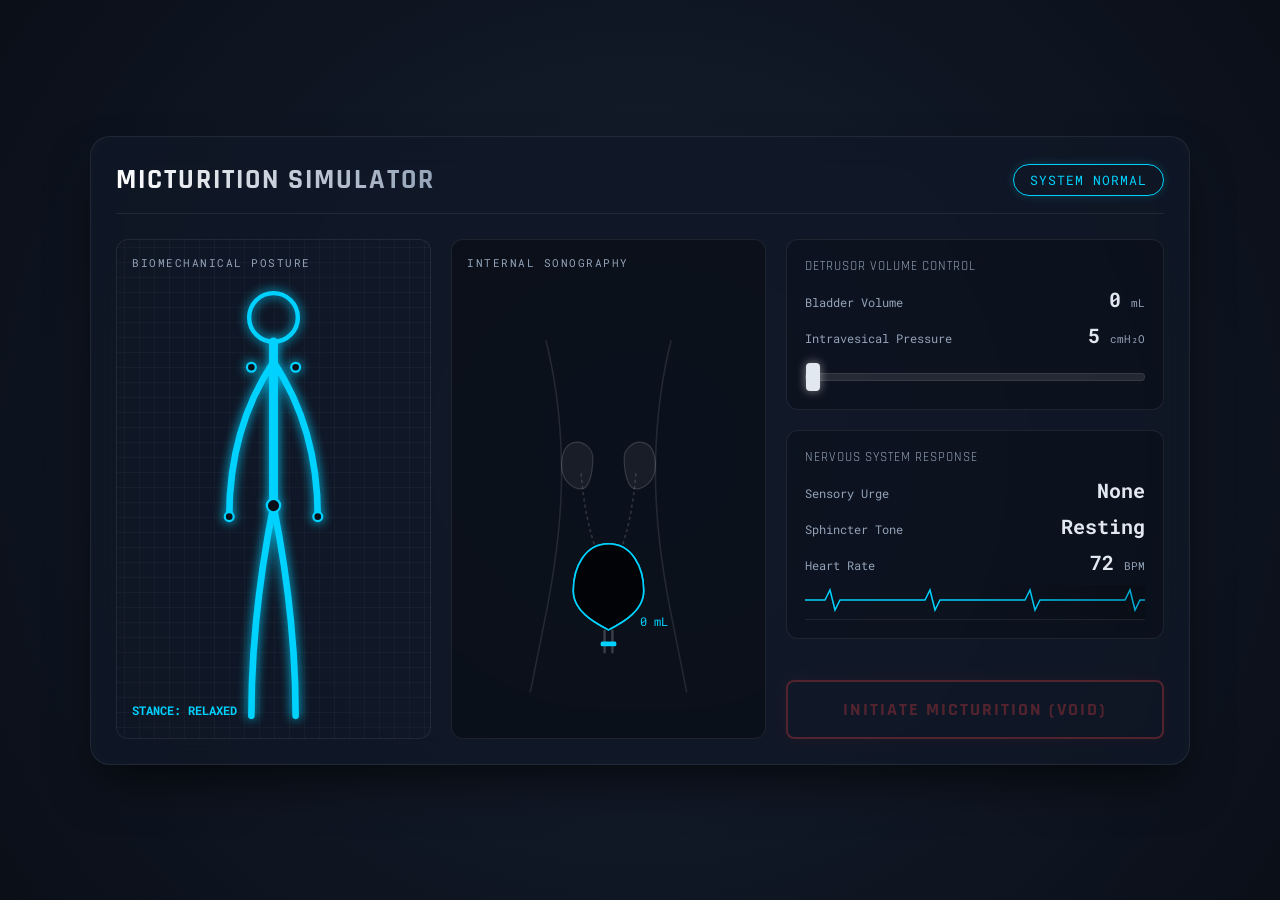
==== biology/micturition/index.html @ b478af6f "Create index.html" ====
<!DOCTYPE html>
<html lang="en">
<head>
    <meta charset="UTF-8">
    <meta name="viewport" content="width=device-width, initial-scale=1.0">
    <title>Advanced Biometric Micturition Simulator (Responsive)</title>
    <style>
        @import url('https://fonts.googleapis.com/css2?family=Rajdhani:wght@400;500;600;700&family=Roboto+Mono:wght@400;700&display=swap');

        :root {
            --bg-main: #0a0f18;
            --panel-bg: rgba(16, 24, 39, 0.7);
            --accent-normal: #00d2ff;
            --accent-warn: #f59e0b;
            --accent-critical: #ef4444;
            --text-main: #e2e8f0;
            --text-muted: #94a3b8;
            --glass-border: rgba(255, 255, 255, 0.08);
        }

        * {
            box-sizing: border-box;
            user-select: none;
        }

        body {
            margin: 0;
            padding: 20px 15px; /* Added padding for mobile scrolling */
            background: radial-gradient(circle at 50% 50%, #172133 0%, var(--bg-main) 100%);
            color: var(--text-main);
            font-family: 'Rajdhani', sans-serif;
            display: flex;
            justify-content: center;
            align-items: center;
            min-height: 100vh;
            overflow-x: hidden;
        }

        /* Responsive Dashboard Grid */
        .dashboard {
            display: grid;
            grid-template-columns: 1fr 1fr 1.2fr;
            gap: 20px;
            width: 100%;
            max-width: 1100px;
            background: var(--panel-bg);
            border: 1px solid var(--glass-border);
            border-radius: 20px;
            padding: 25px;
            box-shadow: 0 25px 50px -12px rgba(0, 0, 0, 0.7), inset 0 0 20px rgba(255, 255, 255, 0.02);
            backdrop-filter: blur(16px);
            -webkit-backdrop-filter: blur(16px);
        }

        /* Header */
        .header {
            grid-column: 1 / -1;
            display: flex;
            justify-content: space-between;
            align-items: center;
            border-bottom: 1px solid var(--glass-border);
            padding-bottom: 15px;
            margin-bottom: 5px;
            flex-wrap: wrap; /* Allows stacking on very small screens */
            gap: 15px;
        }

        .header h1 {
            margin: 0;
            font-size: clamp(20px, 4vw, 28px); /* Responsive font size */
            text-transform: uppercase;
            letter-spacing: 2px;
            background: linear-gradient(90deg, #fff, #94a3b8);
            -webkit-background-clip: text;
            -webkit-text-fill-color: transparent;
        }

        .status-badge {
            font-family: 'Roboto Mono', monospace;
            font-size: 13px;
            padding: 6px 16px;
            border-radius: 50px;
            border: 1px solid var(--accent-normal);
            color: var(--accent-normal);
            text-transform: uppercase;
            letter-spacing: 1px;
            box-shadow: 0 0 10px rgba(0, 210, 255, 0.2);
            transition: all 0.3s ease;
            text-align: center;
        }

        /* Display Panels */
        .display-panel {
            position: relative;
            background: rgba(0, 0, 0, 0.3);
            border-radius: 12px;
            border: 1px solid var(--glass-border);
            display: flex;
            justify-content: center;
            align-items: center;
            height: 500px; /* Base height */
            overflow: hidden;
            width: 100%;
        }

        .panel-title {
            position: absolute;
            top: 15px;
            left: 15px;
            font-family: 'Roboto Mono', monospace;
            font-size: 11px;
            color: var(--text-muted);
            text-transform: uppercase;
            letter-spacing: 1.5px;
            z-index: 10;
        }

        .svg-container {
            width: 100%;
            height: 100%;
        }

        /* --- Panel 1: Holographic Person --- */
        .scanner-bg {
            background: linear-gradient(0deg, transparent 24%, rgba(255, 255, 255, 0.03) 25%, rgba(255, 255, 255, 0.03) 26%, transparent 27%, transparent 74%, rgba(255, 255, 255, 0.03) 75%, rgba(255, 255, 255, 0.03) 76%, transparent 77%, transparent), linear-gradient(90deg, transparent 24%, rgba(255, 255, 255, 0.03) 25%, rgba(255, 255, 255, 0.03) 26%, transparent 27%, transparent 74%, rgba(255, 255, 255, 0.03) 75%, rgba(255, 255, 255, 0.03) 76%, transparent 77%, transparent);
            background-size: 30px 30px;
        }

        .holo-person {
            fill: none;
            stroke: var(--accent-normal);
            stroke-linecap: round;
            stroke-linejoin: round;
            transition: all 0.5s cubic-bezier(0.4, 0, 0.2, 1);
            filter: drop-shadow(0 0 5px var(--accent-normal));
        }
        
        .holo-head { fill: transparent; stroke-width: 4; transition: all 0.5s ease; }
        .holo-limb { stroke-width: 6; }
        .holo-torso { stroke-width: 8; }
        .holo-joint { fill: var(--bg-main); stroke-width: 2; transition: all 0.5s ease; }

        /* --- Panel 2: Internal Anatomy --- */
        .body-outline { fill: none; stroke: rgba(255, 255, 255, 0.1); stroke-width: 2; }
        .kidneys { fill: rgba(255, 255, 255, 0.05); stroke: rgba(255, 255, 255, 0.15); stroke-width: 1.5; }
        .ureters { fill: none; stroke: rgba(255, 255, 255, 0.15); stroke-width: 2; stroke-dasharray: 4; animation: flowDown 2s linear infinite; }
        @keyframes flowDown { from { stroke-dashoffset: 8; } to { stroke-dashoffset: 0; } }

        .bladder-wall { fill: rgba(0, 0, 0, 0.5); stroke: var(--accent-normal); stroke-width: 2; transition: all 0.5s ease; }
        .liquid-wave { fill: var(--accent-normal); opacity: 0.7; transition: transform 0.5s cubic-bezier(0.4, 0, 0.2, 1), fill 0.5s ease; }
        .wave-path { animation: waveAction 3s infinite linear; }
        @keyframes waveAction { 0% { transform: translateX(0); } 100% { transform: translateX(-50%); } }

        .overlay-metric {
            position: absolute; font-family: 'Roboto Mono', monospace; font-size: 12px;
            color: var(--accent-normal); pointer-events: none; transition: color 0.3s;
        }
        .metric-vol { top: 75%; left: 60%; }
        .metric-posture { bottom: 20px; left: 15px; font-weight: bold;}

        /* --- Panel 3: Control Panel --- */
        .control-panel { display: flex; flex-direction: column; gap: 20px; }
        .telemetry-card {
            background: rgba(0, 0, 0, 0.2); border: 1px solid var(--glass-border);
            border-radius: 12px; padding: 18px;
        }
        .telemetry-title { font-size: 13px; color: var(--text-muted); text-transform: uppercase; letter-spacing: 1px; margin-bottom: 12px; }

        .data-row { display: flex; justify-content: space-between; align-items: baseline; margin-bottom: 10px; font-family: 'Roboto Mono', monospace; }
        .data-label { color: var(--text-muted); font-size: 12px; }
        .data-value { font-size: 20px; font-weight: 700; color: var(--text-main); transition: color 0.3s; }
        .data-unit { font-size: 11px; color: var(--text-muted); }

        /* Custom Range Slider - Optimized for Touch */
        .slider-container { margin-top: 15px; }
        input[type=range] { -webkit-appearance: none; width: 100%; background: transparent; margin: 10px 0; }
        input[type=range]:focus { outline: none; }
        input[type=range]::-webkit-slider-runnable-track { width: 100%; height: 8px; cursor: pointer; background: rgba(255,255,255,0.1); border-radius: 4px; border: 1px solid var(--glass-border); }
        input[type=range]::-webkit-slider-thumb { height: 28px; width: 14px; border-radius: 4px; background: var(--text-main); cursor: pointer; -webkit-appearance: none; margin-top: -11px; box-shadow: 0 0 10px rgba(255,255,255,0.5); transition: background 0.3s; }

        /* ECG */
        .ecg-line { width: 100%; height: 35px; position: relative; overflow: hidden; border-bottom: 1px solid var(--glass-border); margin-top: 5px; }
        .ecg-path { position: absolute; top: 0; left: 0; width: 200%; height: 30px; background: url('data:image/svg+xml;utf8,<svg xmlns="http://www.w3.org/2000/svg" width="100" height="30"><path d="M0,15 L20,15 L25,5 L30,25 L35,15 L100,15" fill="none" stroke="%2300d2ff" stroke-width="1.5"/></svg>') repeat-x; animation: ecgScroll 2s linear infinite; }
        .ecg-fade { position: absolute; right: 0; top: 0; width: 50%; height: 100%; background: linear-gradient(90deg, transparent, rgba(0,0,0,0.2) 100%); }
        @keyframes ecgScroll { 0% { transform: translateX(0); } 100% { transform: translateX(-100px); } }

        /* Action Button */
        .action-btn {
            background: transparent; border: 2px solid var(--accent-critical); color: var(--accent-critical);
            padding: 16px 20px; font-family: 'Rajdhani', sans-serif; font-size: 18px; font-weight: 700;
            text-transform: uppercase; letter-spacing: 2px; border-radius: 8px; cursor: pointer;
            transition: all 0.3s ease; box-shadow: 0 0 15px rgba(239, 68, 68, 0.2);
            opacity: 0.3; pointer-events: none; position: relative; overflow: hidden; margin-top: auto;
        }
        .action-btn::before { content: ''; position: absolute; top: 0; left: -100%; width: 100%; height: 100%; background: linear-gradient(90deg, transparent, rgba(239, 68, 68, 0.4), transparent); transition: left 0.5s; }
        .action-btn.active { opacity: 1; pointer-events: auto; background: rgba(239, 68, 68, 0.1); animation: pulseBtn 1.5s infinite; }
        .action-btn.active:hover { background: var(--accent-critical); color: white; box-shadow: 0 0 30px rgba(239, 68, 68, 0.6); }
        .action-btn.active:hover::before { left: 100%; }

        @keyframes pulseBtn { 0% { box-shadow: 0 0 10px rgba(239, 68, 68, 0.2); } 50% { box-shadow: 0 0 25px rgba(239, 68, 68, 0.6); } 100% { box-shadow: 0 0 10px rgba(239, 68, 68, 0.2); } }

        @keyframes criticalShake {
            0% { transform: translate(1px, 1px) rotate(0deg); }
            25% { transform: translate(-1px, -1px) rotate(-0.5deg); }
            50% { transform: translate(-1px, 1px) rotate(0.5deg); }
            75% { transform: translate(1px, -1px) rotate(0deg); }
            100% { transform: translate(1px, 1px) rotate(0deg); }
        }
        .is-critical { animation: criticalShake 0.3s infinite; }

        /* =========================================
           RESPONSIVE MEDIA QUERIES
           ========================================= */
        
        /* Tablets (Large) */
        @media (max-width: 1024px) {
            .dashboard {
                grid-template-columns: 1fr 1fr; /* 2 Columns */
            }
            .control-panel {
                grid-column: 1 / -1; /* Span full width below graphics */
                flex-direction: row; /* Layout cards side-by-side */
            }
            .telemetry-card { flex: 1; }
            .action-btn { flex-basis: 100%; height: fit-content; margin-top: 0; align-self: flex-end; padding: 20px;}
            .control-panel { flex-wrap: wrap; }
        }

        /* Tablets (Small) & Large Phones */
        @media (max-width: 768px) {
            .dashboard {
                grid-template-columns: 1fr; /* 1 Column */
                padding: 20px 15px;
            }
            .display-panel {
                height: 400px; /* Reduce graphic heights for mobile */
            }
            .control-panel {
                flex-direction: column; /* Stack controls vertically again */
            }
            .header {
                flex-direction: column;
                align-items: flex-start;
            }
            .status-badge {
                width: 100%;
            }
        }

        /* Small Phones */
        @media (max-width: 480px) {
            .display-panel {
                height: 320px;
            }
            .header h1 {
                font-size: 22px;
            }
            .action-btn {
                padding: 15px;
                font-size: 16px;
            }
        }
    </style>
</head>
<body>

<div class="dashboard">
    <!-- Header -->
    <div class="header">
        <h1>Micturition Simulator</h1>
        <div class="status-badge" id="sysStatus">System Normal</div>
    </div>

    <!-- Panel 1: Holographic Biomechanics -->
    <div class="display-panel scanner-bg">
        <div class="panel-title">Biomechanical Posture</div>
        <div class="overlay-metric metric-posture" id="postureText">STANCE: RELAXED</div>
        <div class="svg-container" id="personSimulator">
            <!-- Coordinates are relative (viewBox), scales perfectly on mobile -->
            <svg viewBox="0 0 200 450" width="100%" height="100%" preserveAspectRatio="xMidYMid meet">
                <g class="holo-person">
                    <circle id="pHead" class="holo-head" cx="100" cy="70" r="22" />
                    <path id="pTorso" class="holo-torso" d="M 100 92 Q 100 170 100 240" />
                    <path id="pArmL" class="holo-limb" d="M 100 110 Q 60 170 60 250" />
                    <path id="pArmR" class="holo-limb" d="M 100 110 Q 140 170 140 250" />
                    <path id="pLegL" class="holo-limb" d="M 100 240 Q 80 340 80 430" />
                    <path id="pLegR" class="holo-limb" d="M 100 240 Q 120 340 120 430" />
                    <circle id="jShL" class="holo-joint" cx="80" cy="115" r="4" />
                    <circle id="jShR" class="holo-joint" cx="120" cy="115" r="4" />
                    <circle id="jPelvis" class="holo-joint" cx="100" cy="240" r="6" />
                    <circle id="jHndL" class="holo-joint" cx="60" cy="250" r="4" />
                    <circle id="jHndR" class="holo-joint" cx="140" cy="250" r="4" />
                </g>
            </svg>
        </div>
    </div>

    <!-- Panel 2: Interactive Anatomy Panel -->
    <div class="display-panel">
        <div class="panel-title">Internal Sonography</div>
        <div class="overlay-metric metric-vol" id="overlayVol">0 mL</div>
        
        <div class="svg-container">
            <svg viewBox="0 0 400 520" width="100%" height="100%" preserveAspectRatio="xMidYMid meet">
                <path class="body-outline" d="M 120 70 C 130 110 140 170 140 240 C 140 310 130 370 120 420 L 100 520 M 280 70 C 270 110 260 170 260 240 C 260 310 270 370 280 420 L 300 520" />
                <path class="kidneys" d="M 160 200 C 145 200 140 215 140 230 C 140 250 155 260 165 260 C 175 260 180 240 180 220 C 180 210 170 200 160 200 Z" />
                <path class="kidneys" d="M 240 200 C 255 200 260 215 260 230 C 260 250 245 260 235 260 C 225 260 220 240 220 220 C 220 210 230 200 240 200 Z" />
                <path class="ureters" d="M 165 240 Q 170 300 185 340" />
                <path class="ureters" d="M 235 240 Q 230 300 215 340" />

                <defs>
                    <path id="bladderShape" d="M 200 330 C 230 330 245 360 245 390 C 245 415 220 430 200 440 C 180 430 155 415 155 390 C 155 360 170 330 200 330 Z" />
                    <clipPath id="bladderClip"><use href="#bladderShape" /></clipPath>
                </defs>

                <path d="M 195 440 L 195 470 M 205 440 L 205 470" fill="none" stroke="rgba(255,255,255,0.2)" stroke-width="3" />
                <rect id="sphincter" x="190" y="455" width="20" height="6" fill="#00d2ff" rx="2"/>

                <use href="#bladderShape" class="bladder-wall" id="bladderWall" />
                <g clip-path="url(#bladderClip)">
                    <g id="liquidGroup" class="liquid-wave" transform="translate(0, 110)">
                        <path class="wave-path" d="M 100 330 Q 150 310 200 330 T 300 330 T 400 330 L 400 470 L 100 470 Z" />
                    </g>
                </g>
                <use href="#bladderShape" fill="none" stroke="inherit" stroke-width="2" class="bladder-wall" id="bladderOutline" />
            </svg>
        </div>
    </div>

    <!-- Panel 3: Control Panel -->
    <div class="control-panel">
        <div class="telemetry-card">
            <div class="telemetry-title">Detrusor Volume Control</div>
            <div class="data-row">
                <span class="data-label">Bladder Volume</span>
                <div><span class="data-value" id="valVol">0</span> <span class="data-unit">mL</span></div>
            </div>
            <div class="data-row">
                <span class="data-label">Intravesical Pressure</span>
                <div><span class="data-value" id="valPres">5</span> <span class="data-unit">cmH₂O</span></div>
            </div>
            <div class="slider-container">
                <input type="range" id="fillSlider" min="0" max="600" value="0">
            </div>
        </div>

        <div class="telemetry-card">
            <div class="telemetry-title">Nervous System Response</div>
            <div class="data-row">
                <span class="data-label">Sensory Urge</span>
                <span class="data-value" id="valUrge">None</span>
            </div>
            <div class="data-row">
                <span class="data-label">Sphincter Tone</span>
                <span class="data-value" id="valSphincter">Resting</span>
            </div>
            <div class="data-row">
                <span class="data-label">Heart Rate</span>
                <div><span class="data-value" id="valHR">72</span> <span class="data-unit">BPM</span></div>
            </div>
            <div class="ecg-line">
                <div class="ecg-path" id="ecgPath"></div>
                <div class="ecg-fade"></div>
            </div>
        </div>

        <button class="action-btn" id="voidBtn">Initiate Micturition (Void)</button>
    </div>
</div>

<script>
    // System Elements
    const slider = document.getElementById('fillSlider');
    const liquidGroup = document.getElementById('liquidGroup');
    const sphincter = document.getElementById('sphincter');
    const voidBtn = document.getElementById('voidBtn');
    
    // Telemetry Elements
    const valVol = document.getElementById('valVol'), valPres = document.getElementById('valPres');
    const valUrge = document.getElementById('valUrge'), valSphincter = document.getElementById('valSphincter');
    const valHR = document.getElementById('valHR'), sysStatus = document.getElementById('sysStatus');
    const overlayVol = document.getElementById('overlayVol'), postureText = document.getElementById('postureText');
    const ecgPath = document.getElementById('ecgPath'), personSimulator = document.getElementById('personSimulator');

    // Holographic Person Elements
    const pHead = document.getElementById('pHead'), pTorso = document.getElementById('pTorso');
    const pArmL = document.getElementById('pArmL'), pArmR = document.getElementById('pArmR');
    const pLegL = document.getElementById('pLegL'), pLegR = document.getElementById('pLegR');
    const jHndL = document.getElementById('jHndL'), jHndR = document.getElementById('jHndR');

    // Constants
    const MAX_VOL = 600;
    const BLADDER_BTM_Y = 110;

    function calculatePressure(vol) {
        if(vol < 150) return 5 + (vol / 50); 
        if(vol < 400) return 8 + ((vol - 150) / 30); 
        return 16 + Math.pow((vol - 400) / 30, 2);
    }

    // Morph the holographic person based on state
    function updatePosture(state) {
        if(state === 1) { // Relaxed
            pHead.setAttribute('cx', '100'); pHead.setAttribute('cy', '70');
            pTorso.setAttribute('d', 'M 100 92 Q 100 170 100 240');
            pArmL.setAttribute('d', 'M 100 110 Q 60 170 60 250');
            pArmR.setAttribute('d', 'M 100 110 Q 140 170 140 250');
            pLegL.setAttribute('d', 'M 100 240 Q 80 340 80 430');
            pLegR.setAttribute('d', 'M 100 240 Q 120 340 120 430');
            jHndL.setAttribute('cx', '60'); jHndL.setAttribute('cy', '250');
            jHndR.setAttribute('cx', '140'); jHndR.setAttribute('cy', '250');
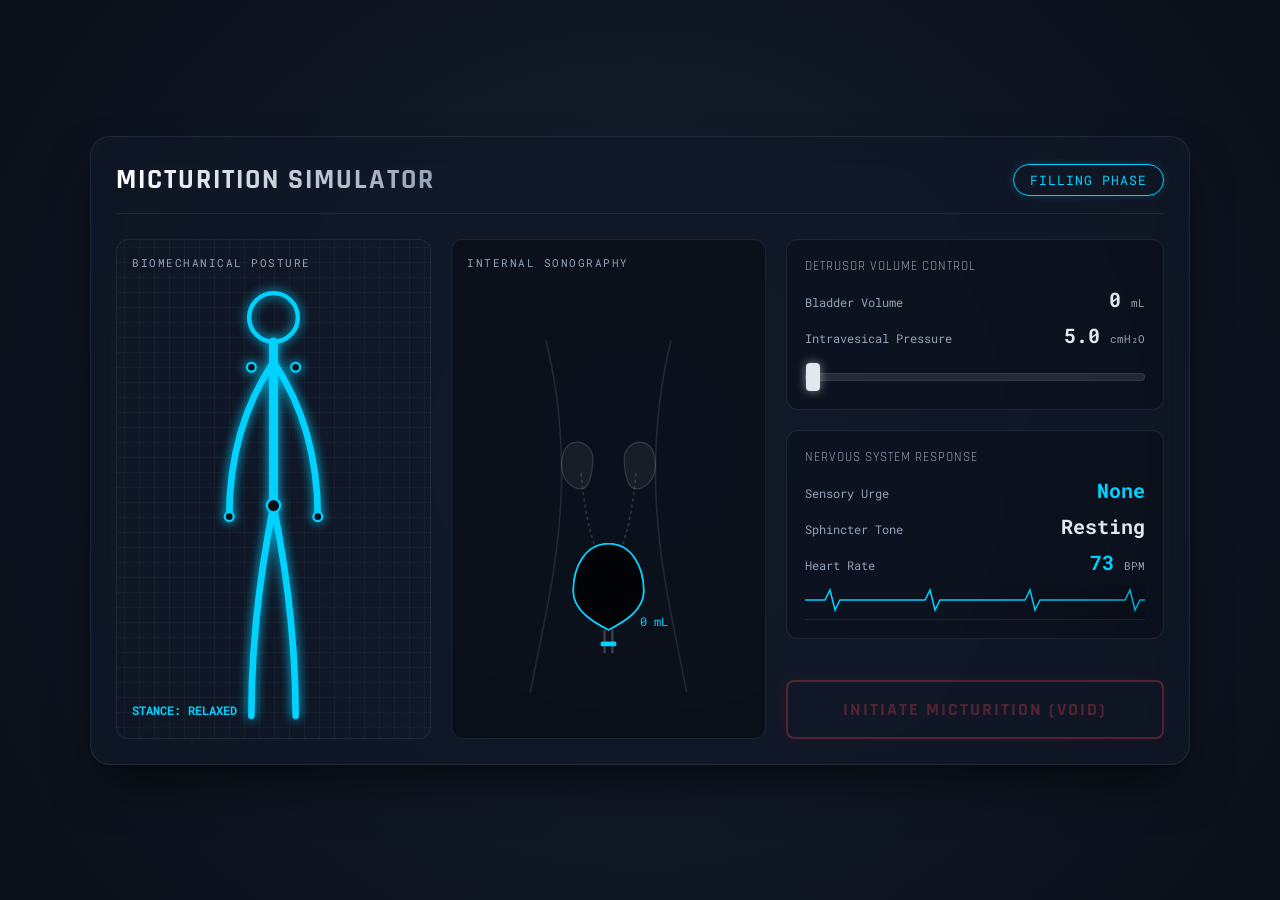
==== commit 514d5480: "Update index.html" ====
--- a/biology/micturition/index.html
+++ b/biology/micturition/index.html
@@ -409,4 +409,127 @@
             pLegR.setAttribute('d', 'M 100 240 Q 120 340 120 430');
             jHndL.setAttribute('cx', '60'); jHndL.setAttribute('cy', '250');
             jHndR.setAttribute('cx', '140'); jHndR.setAttribute('cy', '250');
- 
+        } 
+        else if (state === 2) { // Guarding (Slight Hunch)
+            pHead.setAttribute('cx', '97'); pHead.setAttribute('cy', '75');
+            pTorso.setAttribute('d', 'M 100 92 Q 90 170 100 240');
+            pArmL.setAttribute('d', 'M 100 110 Q 55 180 80 245');
+            pArmR.setAttribute('d', 'M 100 110 Q 145 180 120 245');
+            pLegL.setAttribute('d', 'M 100 240 Q 85 340 85 430');
+            pLegR.setAttribute('d', 'M 100 240 Q 115 340 115 430');
+            jHndL.setAttribute('cx', '80'); jHndL.setAttribute('cy', '245');
+            jHndR.setAttribute('cx', '120'); jHndR.setAttribute('cy', '245');
+        }
+        else if (state === 3) { // High Stress
+            pHead.setAttribute('cx', '92'); pHead.setAttribute('cy', '80');
+            pTorso.setAttribute('d', 'M 100 92 Q 85 170 100 240');
+            pArmL.setAttribute('d', 'M 100 110 Q 50 190 90 240');
+            pArmR.setAttribute('d', 'M 100 110 Q 150 190 110 240');
+            pLegL.setAttribute('d', 'M 100 240 Q 95 340 90 430');
+            pLegR.setAttribute('d', 'M 100 240 Q 105 340 110 430');
+            jHndL.setAttribute('cx', '90'); jHndL.setAttribute('cy', '240');
+            jHndR.setAttribute('cx', '110'); jHndR.setAttribute('cy', '240');
+        }
+        else if (state === 4) { // Critical Panic
+            pHead.setAttribute('cx', '88'); pHead.setAttribute('cy', '85');
+            pTorso.setAttribute('d', 'M 100 92 Q 75 170 100 240');
+            pArmL.setAttribute('d', 'M 100 110 Q 40 210 95 245');
+            pArmR.setAttribute('d', 'M 100 110 Q 160 210 105 245');
+            pLegL.setAttribute('d', 'M 100 240 Q 130 340 80 430'); 
+            pLegR.setAttribute('d', 'M 100 240 Q 70 340 120 430');
+            jHndL.setAttribute('cx', '95'); jHndL.setAttribute('cy', '245');
+            jHndR.setAttribute('cx', '105'); jHndR.setAttribute('cy', '245');
+        }
+    }
+
+    function updateSimulation() {
+        const volume = parseInt(slider.value);
+        const fillPercentage = volume / MAX_VOL;
+        
+        // Liquid transform scales cleanly with SVG viewBox
+        liquidGroup.style.transform = `translate(0, ${BLADDER_BTM_Y - (fillPercentage * BLADDER_BTM_Y)}px)`;
+        
+        const pressure = calculatePressure(volume).toFixed(1);
+        
+        let color = '#00d2ff', status = 'System Normal', urgeText = 'None', sphincterState = 'Resting', poseText = 'RELAXED';
+        let hr = 72, poseState = 1;
+
+        if (volume <= 150) {
+            color = '#00d2ff'; status = 'Filling Phase'; hr = 70 + Math.floor(Math.random() * 5);
+            personSimulator.classList.remove('is-critical'); voidBtn.classList.remove('active');
+        }
+        else if (volume > 150 && volume <= 350) {
+            color = '#10b981'; status = 'First Sensation'; urgeText = 'Mild'; poseText = 'TENSE';
+            hr = 75 + Math.floor(Math.random() * 5); poseState = 2;
+            personSimulator.classList.remove('is-critical'); voidBtn.classList.remove('active');
+        }
+        else if (volume > 350 && volume <= 500) {
+            color = '#f59e0b'; status = 'Strong Desire'; urgeText = 'High (Guarding)'; 
+            sphincterState = 'Active Guarding'; poseText = 'GUARDING';
+            hr = 85 + Math.floor(Math.random() * 10); poseState = 3;
+            personSimulator.classList.remove('is-critical'); voidBtn.classList.add('active');
+        }
+        else if (volume > 500) {
+            color = '#ef4444'; status = 'CRITICAL URGENCY'; urgeText = 'OVERWHELMING'; 
+            sphincterState = 'Max Contraction (Strain)'; poseText = 'CRITICAL / PANIC';
+            hr = 110 + Math.floor(Math.random() * 20); poseState = 4;
+            personSimulator.classList.add('is-critical'); voidBtn.classList.add('active');
+        }
+
+        // Apply visual updates
+        document.documentElement.style.setProperty('--accent-normal', color);
+        sysStatus.style.borderColor = color; sysStatus.style.color = color;
+        sysStatus.style.boxShadow = `0 0 10px ${color}33`;
+        sphincter.setAttribute('fill', color);
+        
+        valVol.innerText = volume; overlayVol.innerText = `${volume} mL`;
+        valPres.innerText = pressure; sysStatus.innerText = status;
+        valUrge.innerText = urgeText; valUrge.style.color = color;
+        valSphincter.innerText = sphincterState;
+        valHR.innerText = hr; valHR.style.color = color;
+        postureText.innerText = `STANCE: ${poseText}`;
+
+        updatePosture(poseState);
+
+        ecgPath.style.animationDuration = `${(60 / hr) * 2}s`;
+        const encodedColor = color.replace('#', '%23');
+        ecgPath.style.backgroundImage = `url('data:image/svg+xml;utf8,<svg xmlns="http://www.w3.org/2000/svg" width="100" height="30"><path d="M0,15 L20,15 L25,5 L30,25 L35,15 L100,15" fill="none" stroke="${encodedColor}" stroke-width="1.5"/></svg>')`;
+    }
+
+    slider.addEventListener('input', updateSimulation);
+
+    voidBtn.addEventListener('click', () => {
+        voidBtn.innerText = "Voiding...";
+        voidBtn.style.pointerEvents = "none";
+        sphincter.setAttribute('fill', '#10b981');
+        valSphincter.innerText = "Relaxed (Micturition)";
+        postureText.innerText = "STANCE: RELIEVED";
+        updatePosture(1); 
+        pHead.setAttribute('cy', '65'); // Head tilts up in relief
+        personSimulator.classList.remove('is-critical');
+        
+        let currentVol = parseInt(slider.value);
+        const voidInterval = setInterval(() => {
+            currentVol -= 12; 
+            if (currentVol <= 0) {
+                currentVol = 0;
+                clearInterval(voidInterval);
+                voidBtn.innerText = "Initiate Micturition (Void)";
+                sysStatus.innerText = "Relief / Resting Phase";
+            }
+            slider.value = currentVol;
+            updateSimulation();
+        }, 50);
+    });
+
+    // Handle touch scrolling vs slider manipulation on mobile
+    slider.addEventListener('touchmove', (e) => {
+        // Prevents the page from scrolling when dragging the slider
+        e.stopPropagation();
+    });
+
+    updateSimulation();
+</script>
+
+</body>
+</html>
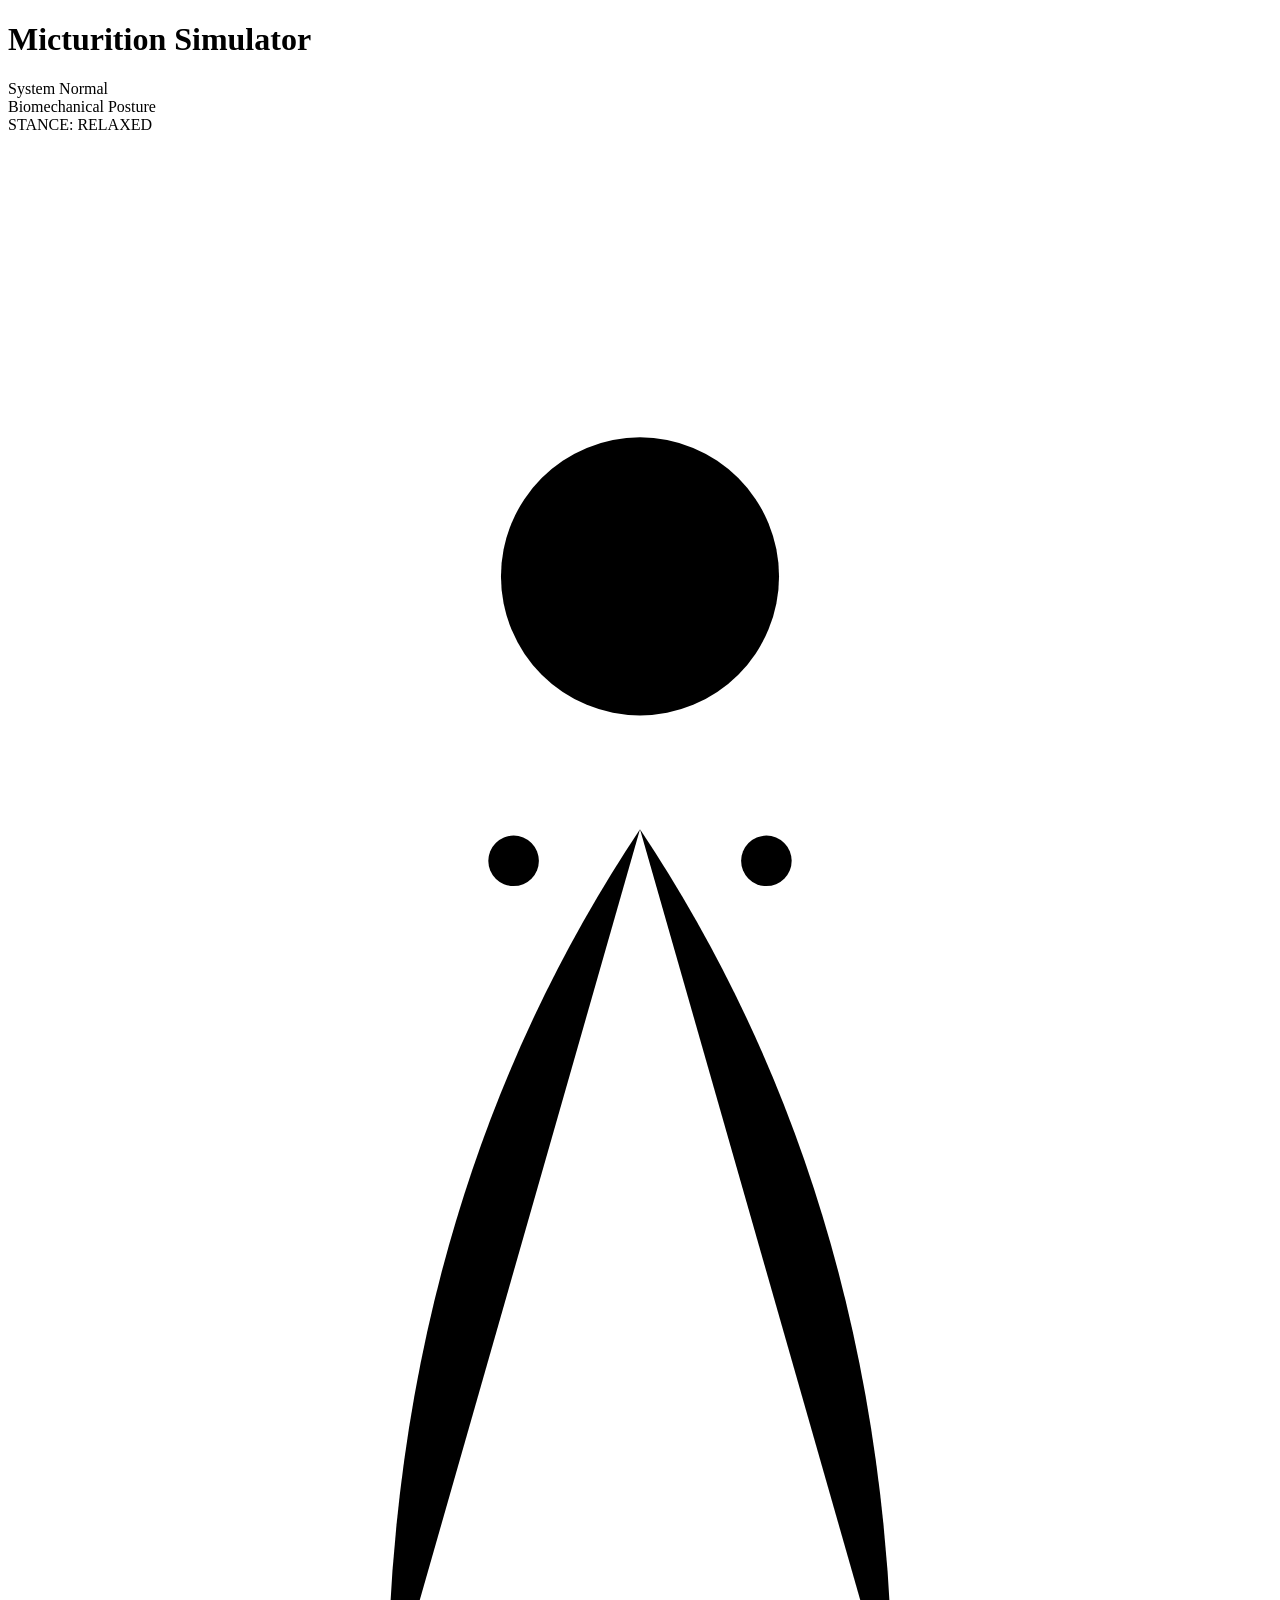
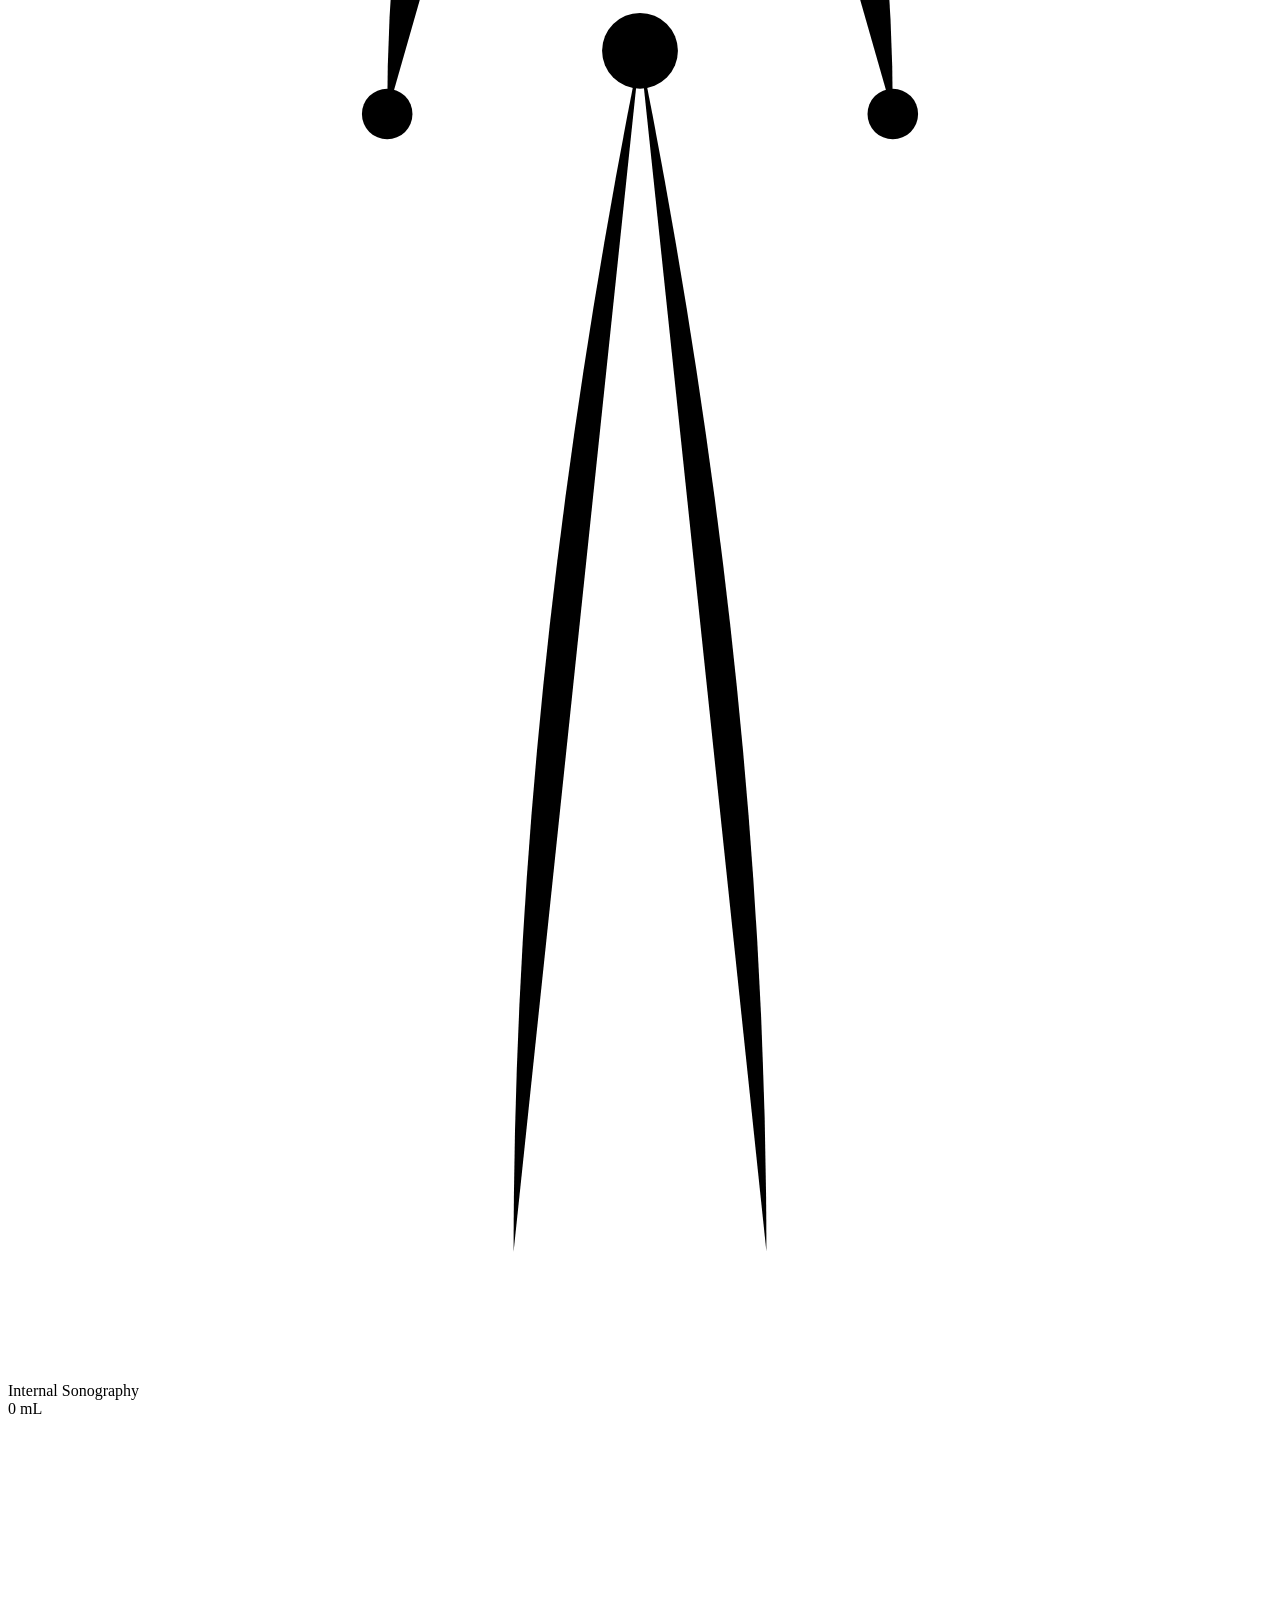
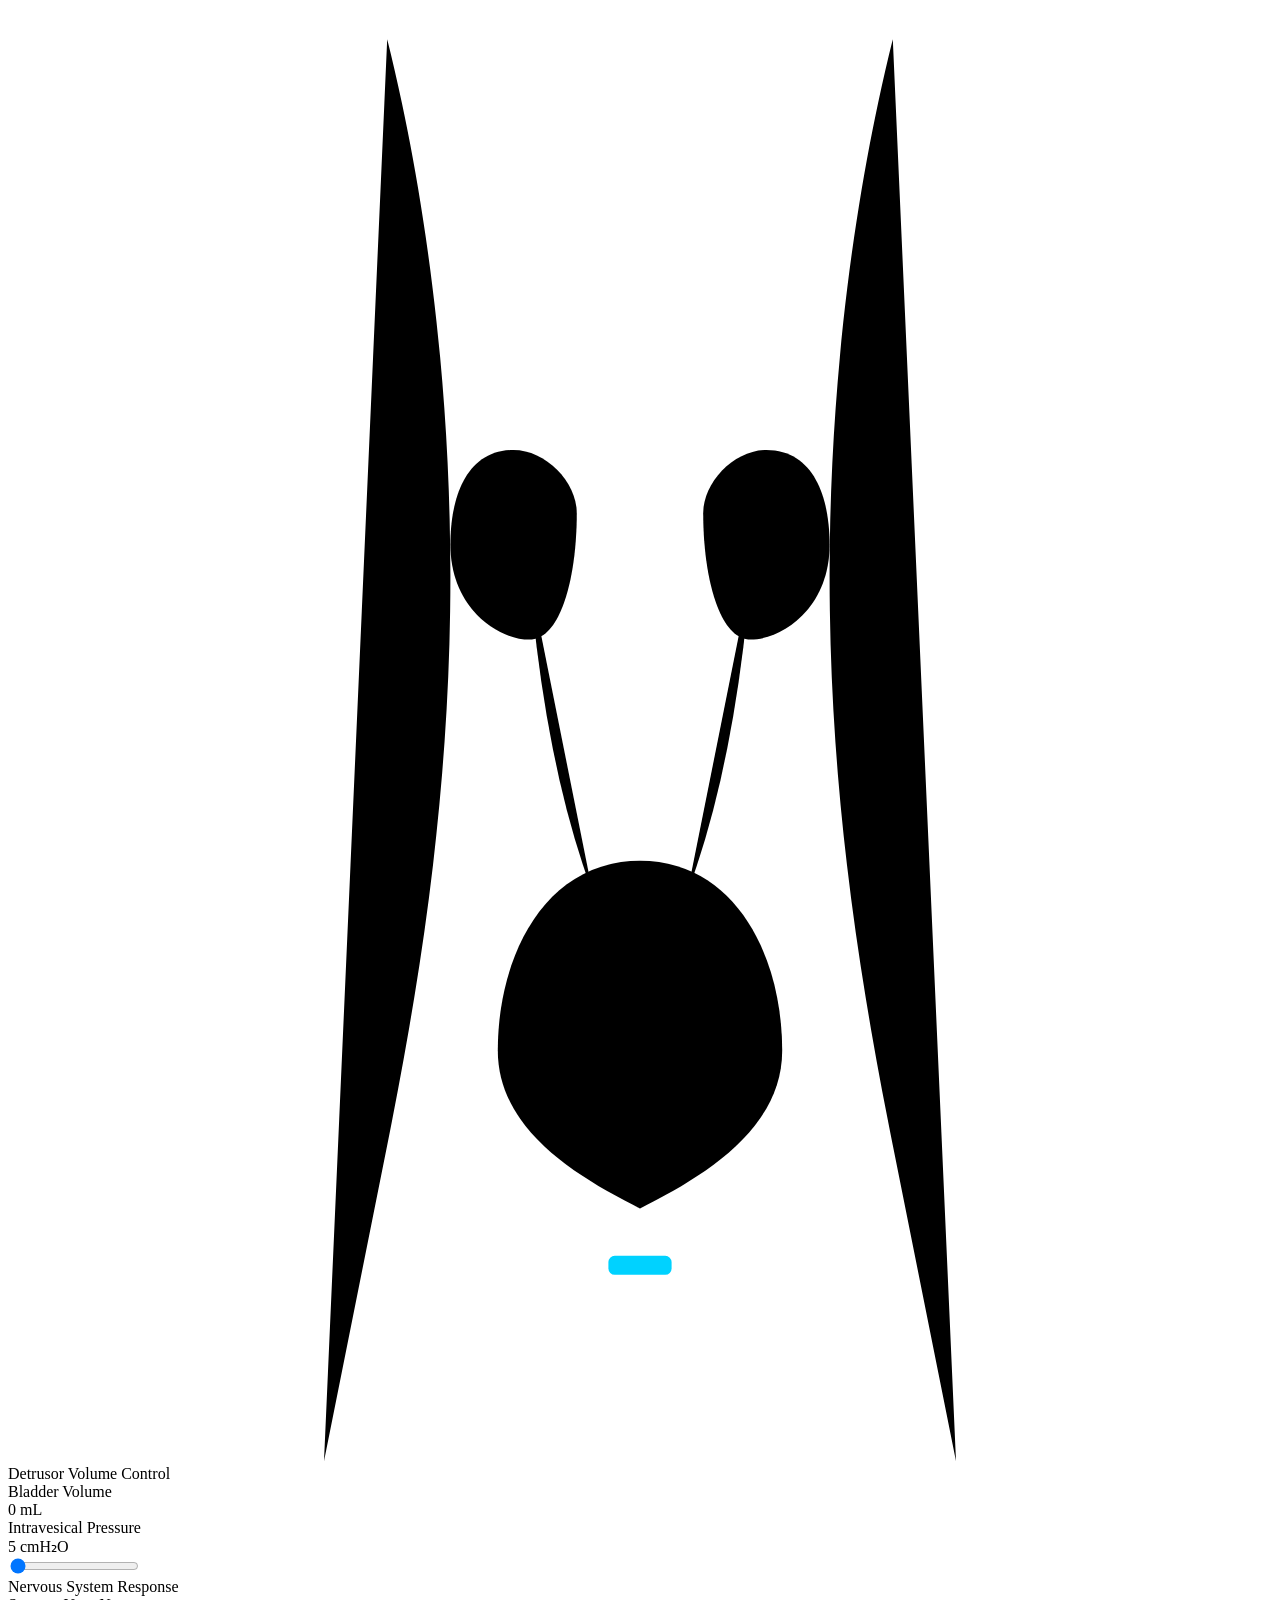
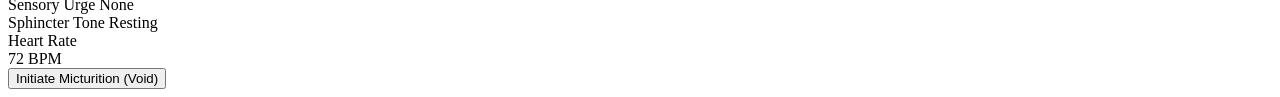
==== commit 0e766cba: "Update index.html" ====
--- a/biology/micturition/index.html
+++ b/biology/micturition/index.html
@@ -3,264 +3,9 @@
 <head>
     <meta charset="UTF-8">
     <meta name="viewport" content="width=device-width, initial-scale=1.0">
-    <title>Advanced Biometric Micturition Simulator (Responsive)</title>
-    <style>
-        @import url('https://fonts.googleapis.com/css2?family=Rajdhani:wght@400;500;600;700&family=Roboto+Mono:wght@400;700&display=swap');
-
-        :root {
-            --bg-main: #0a0f18;
-            --panel-bg: rgba(16, 24, 39, 0.7);
-            --accent-normal: #00d2ff;
-            --accent-warn: #f59e0b;
-            --accent-critical: #ef4444;
-            --text-main: #e2e8f0;
-            --text-muted: #94a3b8;
-            --glass-border: rgba(255, 255, 255, 0.08);
-        }
-
-        * {
-            box-sizing: border-box;
-            user-select: none;
-        }
-
-        body {
-            margin: 0;
-            padding: 20px 15px; /* Added padding for mobile scrolling */
-            background: radial-gradient(circle at 50% 50%, #172133 0%, var(--bg-main) 100%);
-            color: var(--text-main);
-            font-family: 'Rajdhani', sans-serif;
-            display: flex;
-            justify-content: center;
-            align-items: center;
-            min-height: 100vh;
-            overflow-x: hidden;
-        }
-
-        /* Responsive Dashboard Grid */
-        .dashboard {
-            display: grid;
-            grid-template-columns: 1fr 1fr 1.2fr;
-            gap: 20px;
-            width: 100%;
-            max-width: 1100px;
-            background: var(--panel-bg);
-            border: 1px solid var(--glass-border);
-            border-radius: 20px;
-            padding: 25px;
-            box-shadow: 0 25px 50px -12px rgba(0, 0, 0, 0.7), inset 0 0 20px rgba(255, 255, 255, 0.02);
-            backdrop-filter: blur(16px);
-            -webkit-backdrop-filter: blur(16px);
-        }
-
-        /* Header */
-        .header {
-            grid-column: 1 / -1;
-            display: flex;
-            justify-content: space-between;
-            align-items: center;
-            border-bottom: 1px solid var(--glass-border);
-            padding-bottom: 15px;
-            margin-bottom: 5px;
-            flex-wrap: wrap; /* Allows stacking on very small screens */
-            gap: 15px;
-        }
-
-        .header h1 {
-            margin: 0;
-            font-size: clamp(20px, 4vw, 28px); /* Responsive font size */
-            text-transform: uppercase;
-            letter-spacing: 2px;
-            background: linear-gradient(90deg, #fff, #94a3b8);
-            -webkit-background-clip: text;
-            -webkit-text-fill-color: transparent;
-        }
-
-        .status-badge {
-            font-family: 'Roboto Mono', monospace;
-            font-size: 13px;
-            padding: 6px 16px;
-            border-radius: 50px;
-            border: 1px solid var(--accent-normal);
-            color: var(--accent-normal);
-            text-transform: uppercase;
-            letter-spacing: 1px;
-            box-shadow: 0 0 10px rgba(0, 210, 255, 0.2);
-            transition: all 0.3s ease;
-            text-align: center;
-        }
-
-        /* Display Panels */
-        .display-panel {
-            position: relative;
-            background: rgba(0, 0, 0, 0.3);
-            border-radius: 12px;
-            border: 1px solid var(--glass-border);
-            display: flex;
-            justify-content: center;
-            align-items: center;
-            height: 500px; /* Base height */
-            overflow: hidden;
-            width: 100%;
-        }
-
-        .panel-title {
-            position: absolute;
-            top: 15px;
-            left: 15px;
-            font-family: 'Roboto Mono', monospace;
-            font-size: 11px;
-            color: var(--text-muted);
-            text-transform: uppercase;
-            letter-spacing: 1.5px;
-            z-index: 10;
-        }
-
-        .svg-container {
-            width: 100%;
-            height: 100%;
-        }
-
-        /* --- Panel 1: Holographic Person --- */
-        .scanner-bg {
-            background: linear-gradient(0deg, transparent 24%, rgba(255, 255, 255, 0.03) 25%, rgba(255, 255, 255, 0.03) 26%, transparent 27%, transparent 74%, rgba(255, 255, 255, 0.03) 75%, rgba(255, 255, 255, 0.03) 76%, transparent 77%, transparent), linear-gradient(90deg, transparent 24%, rgba(255, 255, 255, 0.03) 25%, rgba(255, 255, 255, 0.03) 26%, transparent 27%, transparent 74%, rgba(255, 255, 255, 0.03) 75%, rgba(255, 255, 255, 0.03) 76%, transparent 77%, transparent);
-            background-size: 30px 30px;
-        }
-
-        .holo-person {
-            fill: none;
-            stroke: var(--accent-normal);
-            stroke-linecap: round;
-            stroke-linejoin: round;
-            transition: all 0.5s cubic-bezier(0.4, 0, 0.2, 1);
-            filter: drop-shadow(0 0 5px var(--accent-normal));
-        }
-        
-        .holo-head { fill: transparent; stroke-width: 4; transition: all 0.5s ease; }
-        .holo-limb { stroke-width: 6; }
-        .holo-torso { stroke-width: 8; }
-        .holo-joint { fill: var(--bg-main); stroke-width: 2; transition: all 0.5s ease; }
-
-        /* --- Panel 2: Internal Anatomy --- */
-        .body-outline { fill: none; stroke: rgba(255, 255, 255, 0.1); stroke-width: 2; }
-        .kidneys { fill: rgba(255, 255, 255, 0.05); stroke: rgba(255, 255, 255, 0.15); stroke-width: 1.5; }
-        .ureters { fill: none; stroke: rgba(255, 255, 255, 0.15); stroke-width: 2; stroke-dasharray: 4; animation: flowDown 2s linear infinite; }
-        @keyframes flowDown { from { stroke-dashoffset: 8; } to { stroke-dashoffset: 0; } }
-
-        .bladder-wall { fill: rgba(0, 0, 0, 0.5); stroke: var(--accent-normal); stroke-width: 2; transition: all 0.5s ease; }
-        .liquid-wave { fill: var(--accent-normal); opacity: 0.7; transition: transform 0.5s cubic-bezier(0.4, 0, 0.2, 1), fill 0.5s ease; }
-        .wave-path { animation: waveAction 3s infinite linear; }
-        @keyframes waveAction { 0% { transform: translateX(0); } 100% { transform: translateX(-50%); } }
-
-        .overlay-metric {
-            position: absolute; font-family: 'Roboto Mono', monospace; font-size: 12px;
-            color: var(--accent-normal); pointer-events: none; transition: color 0.3s;
-        }
-        .metric-vol { top: 75%; left: 60%; }
-        .metric-posture { bottom: 20px; left: 15px; font-weight: bold;}
-
-        /* --- Panel 3: Control Panel --- */
-        .control-panel { display: flex; flex-direction: column; gap: 20px; }
-        .telemetry-card {
-            background: rgba(0, 0, 0, 0.2); border: 1px solid var(--glass-border);
-            border-radius: 12px; padding: 18px;
-        }
-        .telemetry-title { font-size: 13px; color: var(--text-muted); text-transform: uppercase; letter-spacing: 1px; margin-bottom: 12px; }
-
-        .data-row { display: flex; justify-content: space-between; align-items: baseline; margin-bottom: 10px; font-family: 'Roboto Mono', monospace; }
-        .data-label { color: var(--text-muted); font-size: 12px; }
-        .data-value { font-size: 20px; font-weight: 700; color: var(--text-main); transition: color 0.3s; }
-        .data-unit { font-size: 11px; color: var(--text-muted); }
-
-        /* Custom Range Slider - Optimized for Touch */
-        .slider-container { margin-top: 15px; }
-        input[type=range] { -webkit-appearance: none; width: 100%; background: transparent; margin: 10px 0; }
-        input[type=range]:focus { outline: none; }
-        input[type=range]::-webkit-slider-runnable-track { width: 100%; height: 8px; cursor: pointer; background: rgba(255,255,255,0.1); border-radius: 4px; border: 1px solid var(--glass-border); }
-        input[type=range]::-webkit-slider-thumb { height: 28px; width: 14px; border-radius: 4px; background: var(--text-main); cursor: pointer; -webkit-appearance: none; margin-top: -11px; box-shadow: 0 0 10px rgba(255,255,255,0.5); transition: background 0.3s; }
-
-        /* ECG */
-        .ecg-line { width: 100%; height: 35px; position: relative; overflow: hidden; border-bottom: 1px solid var(--glass-border); margin-top: 5px; }
-        .ecg-path { position: absolute; top: 0; left: 0; width: 200%; height: 30px; background: url('data:image/svg+xml;utf8,<svg xmlns="http://www.w3.org/2000/svg" width="100" height="30"><path d="M0,15 L20,15 L25,5 L30,25 L35,15 L100,15" fill="none" stroke="%2300d2ff" stroke-width="1.5"/></svg>') repeat-x; animation: ecgScroll 2s linear infinite; }
-        .ecg-fade { position: absolute; right: 0; top: 0; width: 50%; height: 100%; background: linear-gradient(90deg, transparent, rgba(0,0,0,0.2) 100%); }
-        @keyframes ecgScroll { 0% { transform: translateX(0); } 100% { transform: translateX(-100px); } }
-
-        /* Action Button */
-        .action-btn {
-            background: transparent; border: 2px solid var(--accent-critical); color: var(--accent-critical);
-            padding: 16px 20px; font-family: 'Rajdhani', sans-serif; font-size: 18px; font-weight: 700;
-            text-transform: uppercase; letter-spacing: 2px; border-radius: 8px; cursor: pointer;
-            transition: all 0.3s ease; box-shadow: 0 0 15px rgba(239, 68, 68, 0.2);
-            opacity: 0.3; pointer-events: none; position: relative; overflow: hidden; margin-top: auto;
-        }
-        .action-btn::before { content: ''; position: absolute; top: 0; left: -100%; width: 100%; height: 100%; background: linear-gradient(90deg, transparent, rgba(239, 68, 68, 0.4), transparent); transition: left 0.5s; }
-        .action-btn.active { opacity: 1; pointer-events: auto; background: rgba(239, 68, 68, 0.1); animation: pulseBtn 1.5s infinite; }
-        .action-btn.active:hover { background: var(--accent-critical); color: white; box-shadow: 0 0 30px rgba(239, 68, 68, 0.6); }
-        .action-btn.active:hover::before { left: 100%; }
-
-        @keyframes pulseBtn { 0% { box-shadow: 0 0 10px rgba(239, 68, 68, 0.2); } 50% { box-shadow: 0 0 25px rgba(239, 68, 68, 0.6); } 100% { box-shadow: 0 0 10px rgba(239, 68, 68, 0.2); } }
-
-        @keyframes criticalShake {
-            0% { transform: translate(1px, 1px) rotate(0deg); }
-            25% { transform: translate(-1px, -1px) rotate(-0.5deg); }
-            50% { transform: translate(-1px, 1px) rotate(0.5deg); }
-            75% { transform: translate(1px, -1px) rotate(0deg); }
-            100% { transform: translate(1px, 1px) rotate(0deg); }
-        }
-        .is-critical { animation: criticalShake 0.3s infinite; }
-
-        /* =========================================
-           RESPONSIVE MEDIA QUERIES
-           ========================================= */
-        
-        /* Tablets (Large) */
-        @media (max-width: 1024px) {
-            .dashboard {
-                grid-template-columns: 1fr 1fr; /* 2 Columns */
-            }
-            .control-panel {
-                grid-column: 1 / -1; /* Span full width below graphics */
-                flex-direction: row; /* Layout cards side-by-side */
-            }
-            .telemetry-card { flex: 1; }
-            .action-btn { flex-basis: 100%; height: fit-content; margin-top: 0; align-self: flex-end; padding: 20px;}
-            .control-panel { flex-wrap: wrap; }
-        }
-
-        /* Tablets (Small) & Large Phones */
-        @media (max-width: 768px) {
-            .dashboard {
-                grid-template-columns: 1fr; /* 1 Column */
-                padding: 20px 15px;
-            }
-            .display-panel {
-                height: 400px; /* Reduce graphic heights for mobile */
-            }
-            .control-panel {
-                flex-direction: column; /* Stack controls vertically again */
-            }
-            .header {
-                flex-direction: column;
-                align-items: flex-start;
-            }
-            .status-badge {
-                width: 100%;
-            }
-        }
-
-        /* Small Phones */
-        @media (max-width: 480px) {
-            .display-panel {
-                height: 320px;
-            }
-            .header h1 {
-                font-size: 22px;
-            }
-            .action-btn {
-                padding: 15px;
-                font-size: 16px;
-            }
-        }
-    </style>
+    <title>Advanced Biometric Micturition Simulator</title>
+    <!-- Link to external CSS -->
+    <link rel="stylesheet" href="style.css">
 </head>
 <body>
 
@@ -368,168 +113,7 @@
     </div>
 </div>
 
-<script>
-    // System Elements
-    const slider = document.getElementById('fillSlider');
-    const liquidGroup = document.getElementById('liquidGroup');
-    const sphincter = document.getElementById('sphincter');
-    const voidBtn = document.getElementById('voidBtn');
-    
-    // Telemetry Elements
-    const valVol = document.getElementById('valVol'), valPres = document.getElementById('valPres');
-    const valUrge = document.getElementById('valUrge'), valSphincter = document.getElementById('valSphincter');
-    const valHR = document.getElementById('valHR'), sysStatus = document.getElementById('sysStatus');
-    const overlayVol = document.getElementById('overlayVol'), postureText = document.getElementById('postureText');
-    const ecgPath = document.getElementById('ecgPath'), personSimulator = document.getElementById('personSimulator');
-
-    // Holographic Person Elements
-    const pHead = document.getElementById('pHead'), pTorso = document.getElementById('pTorso');
-    const pArmL = document.getElementById('pArmL'), pArmR = document.getElementById('pArmR');
-    const pLegL = document.getElementById('pLegL'), pLegR = document.getElementById('pLegR');
-    const jHndL = document.getElementById('jHndL'), jHndR = document.getElementById('jHndR');
-
-    // Constants
-    const MAX_VOL = 600;
-    const BLADDER_BTM_Y = 110;
-
-    function calculatePressure(vol) {
-        if(vol < 150) return 5 + (vol / 50); 
-        if(vol < 400) return 8 + ((vol - 150) / 30); 
-        return 16 + Math.pow((vol - 400) / 30, 2);
-    }
-
-    // Morph the holographic person based on state
-    function updatePosture(state) {
-        if(state === 1) { // Relaxed
-            pHead.setAttribute('cx', '100'); pHead.setAttribute('cy', '70');
-            pTorso.setAttribute('d', 'M 100 92 Q 100 170 100 240');
-            pArmL.setAttribute('d', 'M 100 110 Q 60 170 60 250');
-            pArmR.setAttribute('d', 'M 100 110 Q 140 170 140 250');
-            pLegL.setAttribute('d', 'M 100 240 Q 80 340 80 430');
-            pLegR.setAttribute('d', 'M 100 240 Q 120 340 120 430');
-            jHndL.setAttribute('cx', '60'); jHndL.setAttribute('cy', '250');
-            jHndR.setAttribute('cx', '140'); jHndR.setAttribute('cy', '250');
-        } 
-        else if (state === 2) { // Guarding (Slight Hunch)
-            pHead.setAttribute('cx', '97'); pHead.setAttribute('cy', '75');
-            pTorso.setAttribute('d', 'M 100 92 Q 90 170 100 240');
-            pArmL.setAttribute('d', 'M 100 110 Q 55 180 80 245');
-            pArmR.setAttribute('d', 'M 100 110 Q 145 180 120 245');
-            pLegL.setAttribute('d', 'M 100 240 Q 85 340 85 430');
-            pLegR.setAttribute('d', 'M 100 240 Q 115 340 115 430');
-            jHndL.setAttribute('cx', '80'); jHndL.setAttribute('cy', '245');
-            jHndR.setAttribute('cx', '120'); jHndR.setAttribute('cy', '245');
-        }
-        else if (state === 3) { // High Stress
-            pHead.setAttribute('cx', '92'); pHead.setAttribute('cy', '80');
-            pTorso.setAttribute('d', 'M 100 92 Q 85 170 100 240');
-            pArmL.setAttribute('d', 'M 100 110 Q 50 190 90 240');
-            pArmR.setAttribute('d', 'M 100 110 Q 150 190 110 240');
-            pLegL.setAttribute('d', 'M 100 240 Q 95 340 90 430');
-            pLegR.setAttribute('d', 'M 100 240 Q 105 340 110 430');
-            jHndL.setAttribute('cx', '90'); jHndL.setAttribute('cy', '240');
-            jHndR.setAttribute('cx', '110'); jHndR.setAttribute('cy', '240');
-        }
-        else if (state === 4) { // Critical Panic
-            pHead.setAttribute('cx', '88'); pHead.setAttribute('cy', '85');
-            pTorso.setAttribute('d', 'M 100 92 Q 75 170 100 240');
-            pArmL.setAttribute('d', 'M 100 110 Q 40 210 95 245');
-            pArmR.setAttribute('d', 'M 100 110 Q 160 210 105 245');
-            pLegL.setAttribute('d', 'M 100 240 Q 130 340 80 430'); 
-            pLegR.setAttribute('d', 'M 100 240 Q 70 340 120 430');
-            jHndL.setAttribute('cx', '95'); jHndL.setAttribute('cy', '245');
-            jHndR.setAttribute('cx', '105'); jHndR.setAttribute('cy', '245');
-        }
-    }
-
-    function updateSimulation() {
-        const volume = parseInt(slider.value);
-        const fillPercentage = volume / MAX_VOL;
-        
-        // Liquid transform scales cleanly with SVG viewBox
-        liquidGroup.style.transform = `translate(0, ${BLADDER_BTM_Y - (fillPercentage * BLADDER_BTM_Y)}px)`;
-        
-        const pressure = calculatePressure(volume).toFixed(1);
-        
-        let color = '#00d2ff', status = 'System Normal', urgeText = 'None', sphincterState = 'Resting', poseText = 'RELAXED';
-        let hr = 72, poseState = 1;
-
-        if (volume <= 150) {
-            color = '#00d2ff'; status = 'Filling Phase'; hr = 70 + Math.floor(Math.random() * 5);
-            personSimulator.classList.remove('is-critical'); voidBtn.classList.remove('active');
-        }
-        else if (volume > 150 && volume <= 350) {
-            color = '#10b981'; status = 'First Sensation'; urgeText = 'Mild'; poseText = 'TENSE';
-            hr = 75 + Math.floor(Math.random() * 5); poseState = 2;
-            personSimulator.classList.remove('is-critical'); voidBtn.classList.remove('active');
-        }
-        else if (volume > 350 && volume <= 500) {
-            color = '#f59e0b'; status = 'Strong Desire'; urgeText = 'High (Guarding)'; 
-            sphincterState = 'Active Guarding'; poseText = 'GUARDING';
-            hr = 85 + Math.floor(Math.random() * 10); poseState = 3;
-            personSimulator.classList.remove('is-critical'); voidBtn.classList.add('active');
-        }
-        else if (volume > 500) {
-            color = '#ef4444'; status = 'CRITICAL URGENCY'; urgeText = 'OVERWHELMING'; 
-            sphincterState = 'Max Contraction (Strain)'; poseText = 'CRITICAL / PANIC';
-            hr = 110 + Math.floor(Math.random() * 20); poseState = 4;
-            personSimulator.classList.add('is-critical'); voidBtn.classList.add('active');
-        }
-
-        // Apply visual updates
-        document.documentElement.style.setProperty('--accent-normal', color);
-        sysStatus.style.borderColor = color; sysStatus.style.color = color;
-        sysStatus.style.boxShadow = `0 0 10px ${color}33`;
-        sphincter.setAttribute('fill', color);
-        
-        valVol.innerText = volume; overlayVol.innerText = `${volume} mL`;
-        valPres.innerText = pressure; sysStatus.innerText = status;
-        valUrge.innerText = urgeText; valUrge.style.color = color;
-        valSphincter.innerText = sphincterState;
-        valHR.innerText = hr; valHR.style.color = color;
-        postureText.innerText = `STANCE: ${poseText}`;
-
-        updatePosture(poseState);
-
-        ecgPath.style.animationDuration = `${(60 / hr) * 2}s`;
-        const encodedColor = color.replace('#', '%23');
-        ecgPath.style.backgroundImage = `url('data:image/svg+xml;utf8,<svg xmlns="http://www.w3.org/2000/svg" width="100" height="30"><path d="M0,15 L20,15 L25,5 L30,25 L35,15 L100,15" fill="none" stroke="${encodedColor}" stroke-width="1.5"/></svg>')`;
-    }
-
-    slider.addEventListener('input', updateSimulation);
-
-    voidBtn.addEventListener('click', () => {
-        voidBtn.innerText = "Voiding...";
-        voidBtn.style.pointerEvents = "none";
-        sphincter.setAttribute('fill', '#10b981');
-        valSphincter.innerText = "Relaxed (Micturition)";
-        postureText.innerText = "STANCE: RELIEVED";
-        updatePosture(1); 
-        pHead.setAttribute('cy', '65'); // Head tilts up in relief
-        personSimulator.classList.remove('is-critical');
-        
-        let currentVol = parseInt(slider.value);
-        const voidInterval = setInterval(() => {
-            currentVol -= 12; 
-            if (currentVol <= 0) {
-                currentVol = 0;
-                clearInterval(voidInterval);
-                voidBtn.innerText = "Initiate Micturition (Void)";
-                sysStatus.innerText = "Relief / Resting Phase";
-            }
-            slider.value = currentVol;
-            updateSimulation();
-        }, 50);
-    });
-
-    // Handle touch scrolling vs slider manipulation on mobile
-    slider.addEventListener('touchmove', (e) => {
-        // Prevents the page from scrolling when dragging the slider
-        e.stopPropagation();
-    });
-
-    updateSimulation();
-</script>
-
+<!-- Link to external JavaScript -->
+<script src="script.js"></script>
 </body>
 </html>
